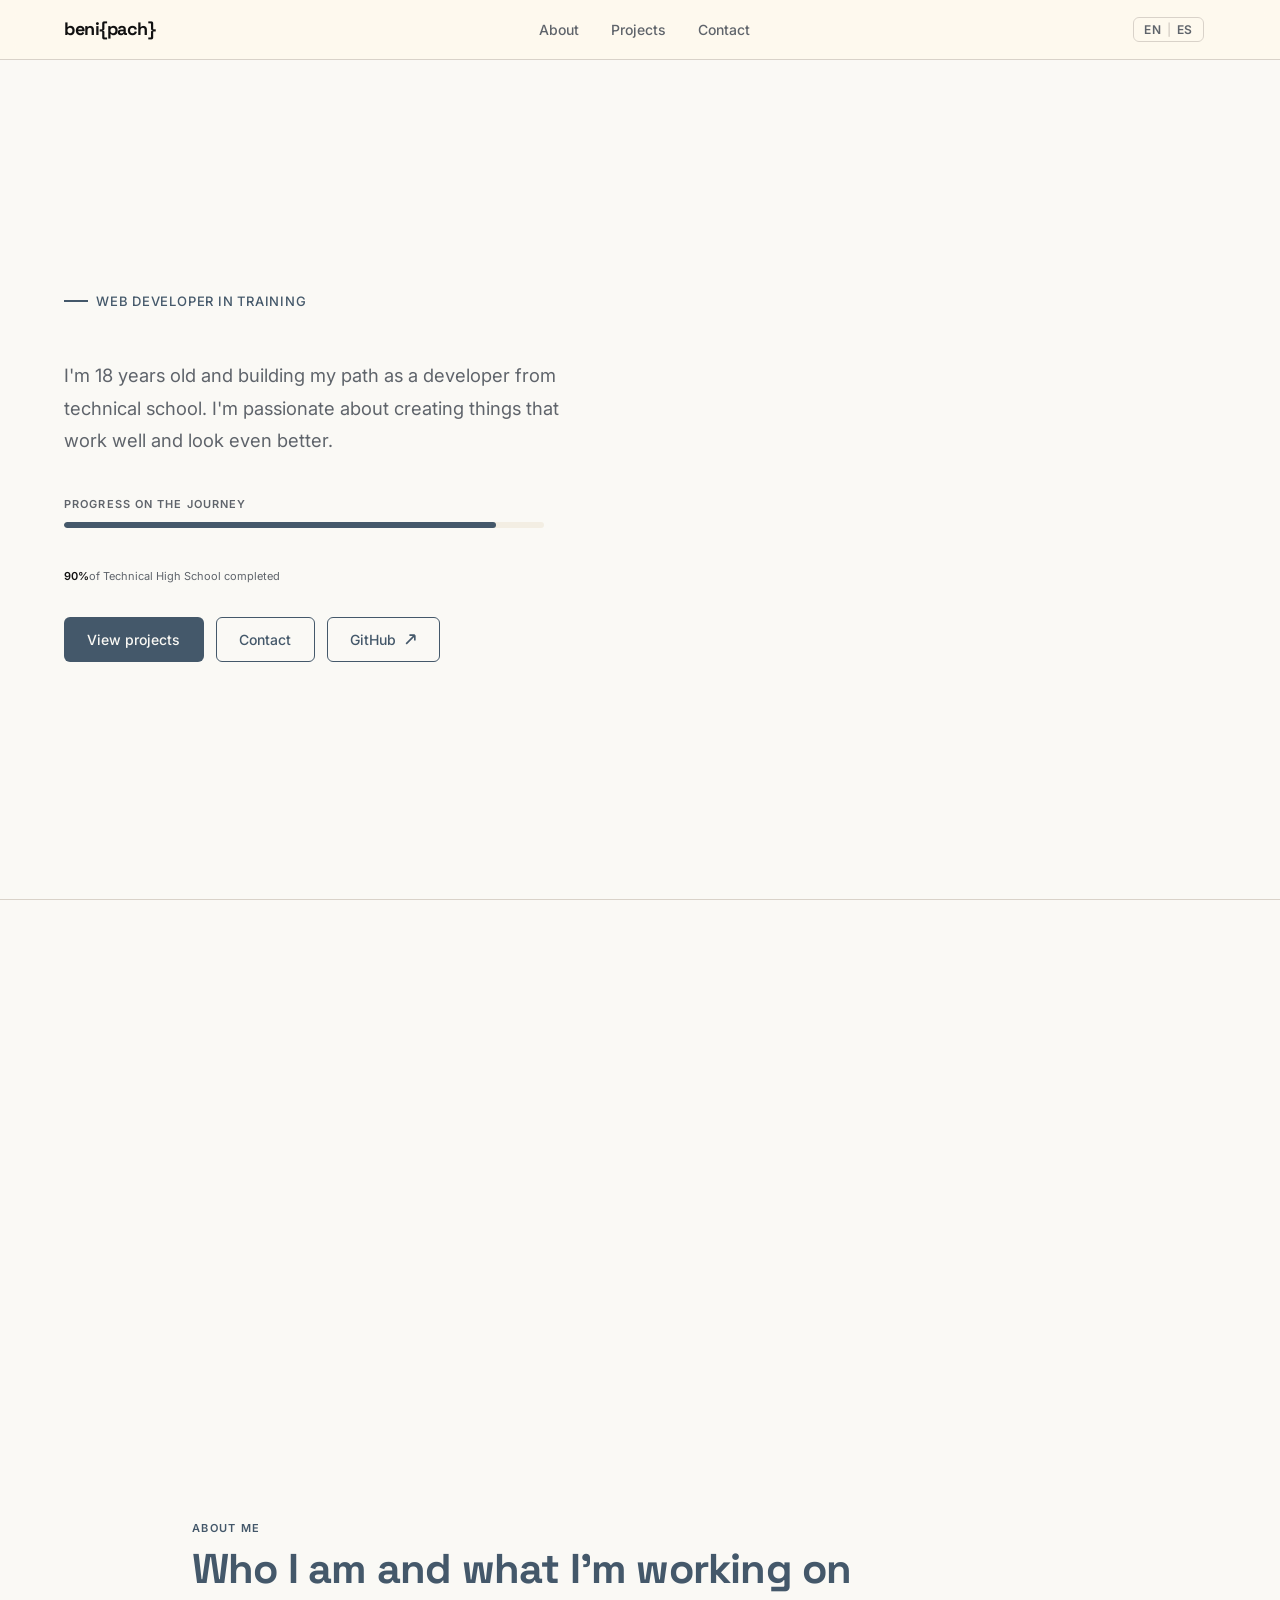
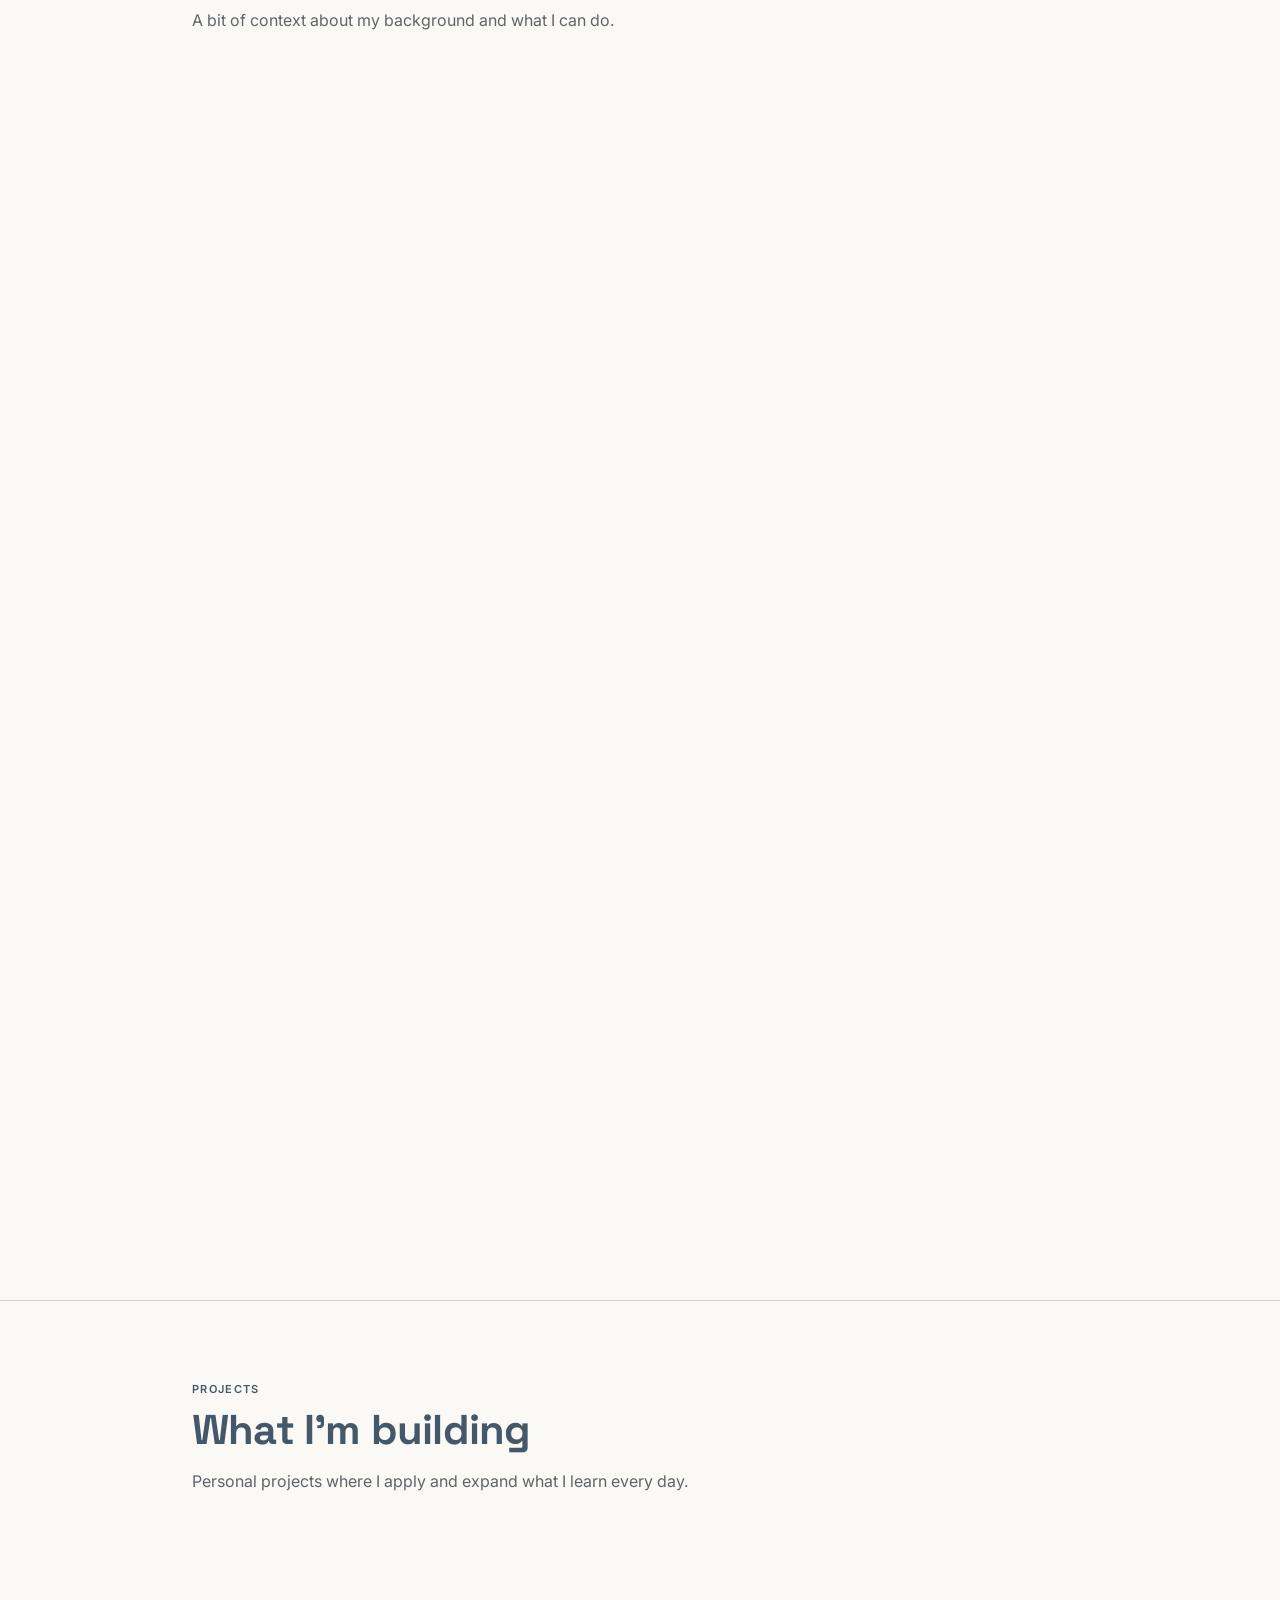
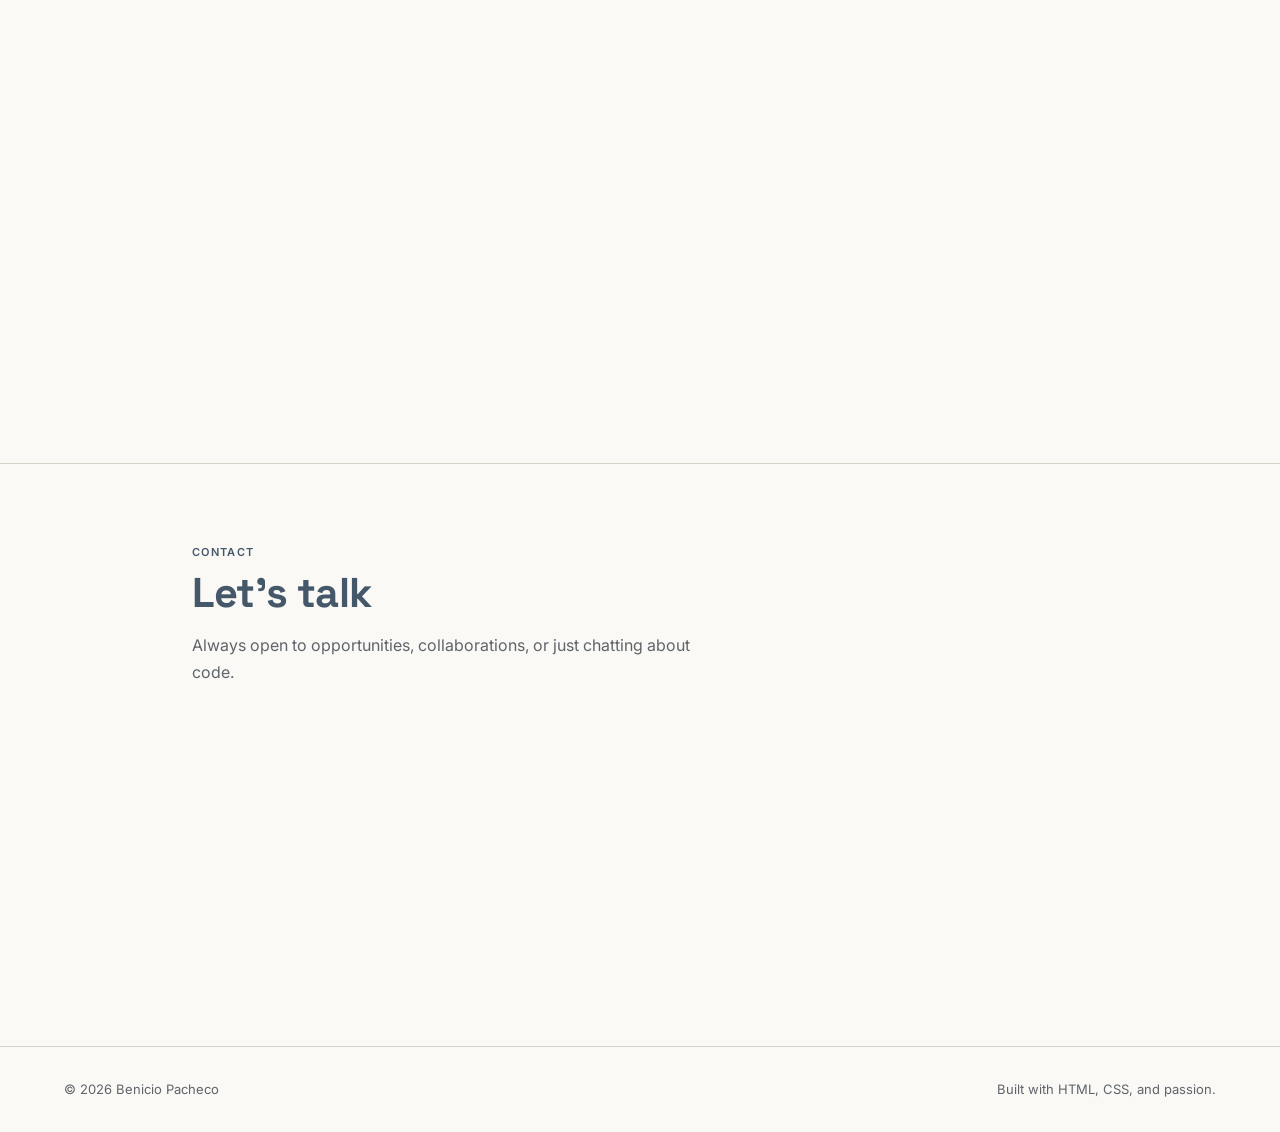
==== pages/en/index.html @ 54b78ed9 "feat: add lang switcher and fix asset paths for en/es structure" ====
<!DOCTYPE html>
<html lang="en">
<head>
  <meta charset="UTF-8" />
  <meta name="viewport" content="width=device-width, initial-scale=1.0" />
  <title>Benicio Pacheco - Dev</title>
  <link rel="icon" href="../../img/icon.webp" type="image/webp">
  <link rel="stylesheet" href="../../css/styles.css">
  <script src="../../js/main.js" defer></script>
  <link rel="preconnect" href="https://fonts.googleapis.com" />
  <link rel="preconnect" href="https://fonts.gstatic.com" crossorigin />
  <link href="https://fonts.googleapis.com/css2?family=Inter:wght@400;500;600&family=Space+Grotesk:wght@400;500;700&display=swap" rel="stylesheet" />
</head>
<body>

  <!-- NAV -->
  <nav>
    <a href="#" class="nav-logo">beni{pach}</a>
    <ul>
      <li><a href="#about">About</a></li>
      <li><a href="#projects">Projects</a></li>
      <li><a href="#contact">Contact</a></li>
    </ul>
    <button class="lang-switcher" id="lang-switcher" aria-label="Switch language">
      <span class="lang-opt" data-lang="en">EN</span>
      <span class="lang-divider">|</span>
      <span class="lang-opt" data-lang="es">ES</span>
    </button>
    <button class="nav-hamburger" id="nav-hamburger" aria-label="Open menu">
      <span></span><span></span><span></span>
    </button>
  </nav>

  <div class="nav-mobile-menu" id="nav-mobile-menu">
    <a href="#about">About</a>
    <a href="#projects">Projects</a>
    <a href="#contact">Contact</a>
  </div>

  <!-- HERO -->
  <div class="hero-scroll-container">
  <section class="hero">
    <div class="hero-inner">
      <div class="hero-eyebrow">Web developer in training</div>
      <h1></h1>
      <p class="hero-desc">
        I'm 18 years old and building my path as a developer from technical school.
        I'm passionate about creating things that work well and look even better.
      </p>

      <div class="race-bar-label">Progress on the journey</div>
      <div class="race-bar-container">
        <div class="race-bar-fill"></div>
      </div>
      <div class="race-bar-pct"><span>90%</span>of Technical High School completed</div>

      <div class="hero-ctas" style="margin-top: 2rem;">
        <a href="#projects" class="btn btn-primary">View projects</a>
        <a href="#contact" class="btn btn-secondary">Contact</a>
        <a href="https://github.com/benipach" target="_blank" rel="noopener" class="btn btn-secondary">
          GitHub
          <svg class="icon-ext" viewBox="0 0 12 12" fill="none" stroke="currentColor" stroke-width="1.5" xmlns="http://www.w3.org/2000/svg"><path d="M2 10L10 2M10 2H5M10 2v5"/></svg>
        </a>
      </div>
    </div>
  </section>
  </div>

  <!-- ABOUT -->
  <section id="about">
    <div class="section-label">About me</div>
    <h2 class="section-title">Who I am and what I'm working on</h2>
    <p class="section-sub">A bit of context about my background and what I can do.</p>

    <div class="about-grid">
      <div class="about-text reveal">
        <p>
          I’m Benicio Pacheco, 18 years old, based in Buenos Aires, Argentina. I’m studying at a technical school
          where I specialize in web development. Since I started learning to code I’ve been hooked — there’s something
          really satisfying about writing code and seeing something work in the browser.
        </p>
        <p>
          I combine my formal schoolwork with personal projects where I put everything I learn into practice.
          My most ambitious project so far is a Formula 1 hub I built from scratch. I’m actively looking for
          my first professional opportunity — internship, junior role, or collaboration — where I can keep growing
          and contribute from day one.
        </p>
        <p>
          I’m a fast learner, I adapt quickly to new environments and tools, and I communicate clearly.
          I enjoy working in a team as much as working independently, and I always aim for code that is
          clean, readable, and well-structured.
        </p>

        <div class="timeline">

          <!-- Education -->
          <div class="timeline-item">
            <div class="timeline-logo">
              <img src="../../img/logos/et35-logo.webp" alt="ET 35">
            </div>
            <div class="timeline-content">
              <h3>Technical School N° 35 “Ingeniero Eduardo Latzina”</h3>
              <h4>Degree: Computer Technician</h4>
              <span class="timeline-date">2021 – present · Buenos Aires, Argentina</span>
              <p class="timeline-desc">Technical education in computing, covering web development (HTML, CSS, JavaScript), OOP (C/Java), PC and server assembly and maintenance, operating system installation, and SQL databases.</p>
            </div>
          </div>

          <!-- Professional practice -->
          <div class="timeline-item">
            <div class="timeline-logo">
              <svg width="22" height="22" viewBox="0 0 24 24" fill="none" stroke="currentColor" stroke-width="1.5" stroke-linecap="round" stroke-linejoin="round" style="color: var(--gray-600)"><rect x="2" y="7" width="20" height="14" rx="2"/><path d="M16 7V5a2 2 0 0 0-2-2h-4a2 2 0 0 0-2 2v2"/></svg>
            </div>
            <div class="timeline-content">
              <h3>Professional Practice — Technical School N° 35</h3>
              <h4>Hardware Technician (School Program)</h4>
              <span class="timeline-date">2023 – 2026 · Buenos Aires, Argentina</span>
              <p class="timeline-desc">Hands-on practice through the school’s professionalizing program: PC and server assembly and maintenance, installation and configuration of operating systems for both desktops and servers.</p>
            </div>
          </div>

        </div>
      </div>

      <div class="skills-grid reveal">
      
        <div class="skill-category">
          <div class="skill-category-label">Programming Languages</div>
          <div class="skill-tags">
            <span class="tag">Java</span>
            <span class="tag">JavaScript</span>
            <span class="tag">Python</span>
            <span class="tag">C#</span>
            <span class="tag">SQL</span>
            <span class="tag">HTML</span>
            <span class="tag">CSS</span>
          </div>
        </div>
      
        <div class="skill-category">
          <div class="skill-category-label">Databases</div>
          <div class="skill-tags">
            <span class="tag">PostgreSQL</span>
            <span class="tag">MySQL</span>
            <span class="tag">SQL Server</span>
          </div>
        </div>
      
        <div class="skill-category">
          <div class="skill-category-label">Tools & Version Control</div>
          <div class="skill-tags">
            <span class="tag">Git</span>
            <span class="tag">GitHub</span>
            <span class="tag">GitLab</span>
            <span class="tag">Postman</span>
            <span class="tag">npm</span>
            <span class="tag">GitHub Pages</span>
          </div>
        </div>
      
        <div class="skill-category">
          <div class="skill-category-label">IDEs & Editors</div>
          <div class="skill-tags">
            <span class="tag">Visual Studio Code</span>
            <span class="tag">Eclipse</span>
          </div>
        </div>

        <div class="skill-category">
          <div class="skill-category-label">Spoken Languages</div>
          <div class="skill-tags">
            <span class="tag highlight">Spanish — Native</span>
            <span class="tag highlight">English — C1</span>
          </div>
        </div>
      
        <div class="skill-category">
          <div class="skill-category-label">Soft Skills</div>
          <div class="skill-tags">
            <span class="tag">Critical thinking</span>
            <span class="tag">Communication</span>
            <span class="tag">Teamwork</span>
            <span class="tag">Adaptability</span>
            <span class="tag">Fast learner</span>
            <span class="tag">Attention to detail</span>
          </div>
        </div>
      
        <div class="skill-category">
          <div class="skill-category-label">Currently Learning</div>
          <div class="skill-tags">
            <span class="tag">React</span>
            <span class="tag">Node.js</span>
            <span class="tag">REST APIs</span>
          </div>
        </div>
      
      </div>
    </div>
  </section>

  <!-- PROJECTS -->
  <section id="projects">
    <div class="section-label">Projects</div>
    <h2 class="section-title">What I'm building</h2>
    <p class="section-sub">Personal projects where I apply and expand what I learn every day.</p>

    <div class="projects-grid">

      <!-- F1 Hub — in progress -->
      <div class="project-card reveal">
        <div class="project-thumb featured-bg">
          <img src="../../img/projects/f1hub-bg.webp" class="project-bg">
          <img src="../../img/projects/f1hub-logo.webp" class="project-logo">
          <div class="project-stripe"></div>
        </div>
        <div class="project-body">
          <span class="project-badge">In progress</span>
          <span class="project-date">Apr 2026 – present</span>
          <h3 class="project-title">Formula 1 Hub</h3>
          <p class="project-desc">Dynamic Formula 1 website with an interactive race calendar, standings table, real-time tracking and a design inspired by the official F1 aesthetic.</p>
          <div class="project-tech">
            <span class="tech-pill">HTML</span>
            <span class="tech-pill">CSS</span>
            <span class="tech-pill">JavaScript</span>
            <span class="tech-pill">REST API</span>
            <span class="tech-pill">GitHub Pages</span>
          </div>
          <div class="project-links">
            <a href="https://benipach.github.io/f1-hub-project" target="_blank" rel="noopener" class="project-link primary">
              View site
              <svg class="icon-ext" viewBox="0 0 12 12" fill="none" stroke="currentColor" stroke-width="1.5" xmlns="http://www.w3.org/2000/svg"><path d="M2 10L10 2M10 2H5M10 2v5"/></svg>
            </a>
            <a href="https://github.com/benipach/f1-hub-project" class="project-link secondary">Repository</a>
          </div>
        </div>
      </div>

      <!-- EcoLuz — in progress -->
      <div class="project-card reveal">
        <div class="project-thumb featured-bg">
          <img src="../../img/projects/ecoluz-bg.webp" class="project-bg">
          <img src="../../img/projects/ecoluz-logo.webp" class="project-logo">
          <div class="project-stripe"></div>
        </div>
        <div class="project-body">
          <span class="project-badge">Temporarily paused</span>
          <span class="project-date">Nov 2025 – Dec 2025</span>
          <h3 class="project-title">EcoLuz</h3>
          <p class="project-desc">Sustainable solar lighting e-commerce site with product catalog, information pages and contact form.</p>
          <div class="project-tech">
            <span class="tech-pill">HTML</span>
            <span class="tech-pill">CSS</span>
            <span class="tech-pill">GitHub Pages</span>
          </div>
          <div class="project-links">
            <a href="https://benipach.github.io/Ecoluz" target="_blank" rel="noopener" class="project-link primary">
              View site
              <svg class="icon-ext" viewBox="0 0 12 12" fill="none" stroke="currentColor" stroke-width="1.5" xmlns="http://www.w3.org/2000/svg"><path d="M2 10L10 2M10 2H5M10 2v5"/></svg>
            </a>
            <a href="https://github.com/benipach/Ecoluz" class="project-link secondary">Repository</a>
          </div>
        </div>
      </div>

    </div>
  </section>

  <!-- CONTACT -->
  <section id="contact">
    <div class="section-label">Contact</div>
    <h2 class="section-title">Let's talk</h2>
    <p class="section-sub">Always open to opportunities, collaborations, or just chatting about code.</p>

    <div class="contact-inner reveal">
      <div class="contact-links">
        <a href="https://github.com/benipach" target="_blank" rel="noopener" class="contact-item">
          <div class="contact-item-left">
            <div class="contact-icon">
              <img src="../../img/logos/github-logo.webp" alt="GitHub">
            </div>
            <div>
              <div class="contact-item-label">GitHub</div>
              <div class="contact-item-value">github.com/benipach</div>
            </div>
          </div>
          <svg class="contact-arrow" width="16" height="16" viewBox="0 0 24 24" fill="none" stroke="currentColor" stroke-width="2" stroke-linecap="round" stroke-linejoin="round"><path d="M9 18l6-6-6-6"/></svg>
        </a>

        <a href="https://linkedin.com/in/benicio-pacheco" target="_blank" rel="noopener" class="contact-item">
          <div class="contact-item-left">
            <div class="contact-icon">
              <img src="../../img/logos/linkedin-logo.webp" alt="LinkedIn">
            </div>
            <div>
              <div class="contact-item-label">LinkedIn</div>
              <div class="contact-item-value">linkedin.com/in/benicio-pacheco</div>
            </div>
          </div>
          <svg class="contact-arrow" width="16" height="16" viewBox="0 0 24 24" fill="none" stroke="currentColor" stroke-width="2" stroke-linecap="round" stroke-linejoin="round"><path d="M9 18l6-6-6-6"/></svg>
        </a>

        <a href="mailto:pacheco.benicio@gmail.com" class="contact-item">
          <div class="contact-item-left">
            <div class="contact-icon">
              <img src="../../img/logos/email-logo.webp" alt="Email">
            </div>
            <div>
              <div class="contact-item-label">Email</div>
              <div class="contact-item-value">pacheco.benicio@gmail.com</div>
            </div>
          </div>
          <svg class="contact-arrow" width="16" height="16" viewBox="0 0 24 24" fill="none" stroke="currentColor" stroke-width="2" stroke-linecap="round" stroke-linejoin="round"><path d="M9 18l6-6-6-6"/></svg>
        </a>
      </div>
    </div>
  </section>

  <!-- FOOTER -->
  <footer>
    <span>© 2026 Benicio Pacheco</span>
    <span>Built with HTML, CSS, and passion.</span>
  </footer>

</body>
</html>
---- css/styles.css ----
*, *::before, *::after { box-sizing: border-box; margin: 0; padding: 0; }

:root {
    --red: #44586A;       
    --red-dark: #2e3d4a;  
    --red-light: #dce4ea;
    --black: #111111;
    --gray-900: #23272A;  
    --gray-600: #5F646B;  
    --gray-300: #D9D2C9;  
    --gray-100: #f3eee3;  
    --white: #faf9f5;     

    --font-display: 'Space Grotesk', sans-serif;
    --font-body: 'Inter', sans-serif;

    --scrollbar-color: var(--gray-300);
    --scrollbar-hover: var(--gray-600);
}

::selection {
    background-color: var(--red);
    color: var(--gray-100);
}

html {
    scrollbar-width: thin;
    scrollbar-color: var(--scrollbar-color) transparent;
}

::-webkit-scrollbar {
    width: 6px;
}

::-webkit-scrollbar-track {
    background: transparent;
}

::-webkit-scrollbar-thumb {
    background: var(--scrollbar-color);
    border-radius: 3px;
    transition: background 0.2s ease;
}

::-webkit-scrollbar-thumb:hover {
    background: var(--scrollbar-hover);
}

html { scroll-behavior: smooth; }

body {
    font-family: var(--font-body);
    background: var(--white);
    color: var(--black);
    font-size: 16px;
    line-height: 1.6;
    -webkit-font-smoothing: antialiased;
}

/* NAV */
nav {
    position: fixed;
    top: 0; left: 0; right: 0;
    z-index: 100;
    background: rgba(255,249,237,0.8);
    backdrop-filter: blur(10px);
    border-bottom: 1px solid var(--gray-300);
    padding: 0 clamp(1.5rem, 5vw, 4rem);
    height: 60px;
    display: flex;
    align-items: center;
    justify-content: space-between;
}

.nav-logo {
    font-family: var(--font-display);
    font-weight: 700;
    font-size: 18px;
    color: var(--black);
    text-decoration: none;
    letter-spacing: -0.5px;
}

.nav-logo span { color: var(--red); }

nav ul {
    list-style: none;
    display: flex;
    gap: 2rem;
}

nav ul a {
    font-size: 14px;
    font-weight: 500;
    color: var(--gray-600);
    text-decoration: none;
    transition: color 0.2s;
}

nav ul a:hover { color: var(--black); }

/* LANG SWITCHER */
.lang-switcher {
  display: flex;
  align-items: center;
  gap: 5px;
  background: none;
  border: 1px solid var(--gray-300);
  border-radius: 6px;
  padding: 4px 10px;
  cursor: pointer;
  font-family: var(--font-body);
  font-size: 12px;
  font-weight: 600;
  letter-spacing: 0.06em;
  color: var(--gray-600);
  transition: border-color 0.2s, background 0.2s;
  margin-right: 0.75rem;
}

.lang-switcher:hover {
  border-color: var(--red);
  background: var(--red-light);
}

.lang-opt { transition: color 0.2s; }
.lang-opt.active { color: var(--red); }
.lang-divider { color: var(--gray-300); user-select: none; }

/* HERO */
.hero-scroll-container {
    height: 160vh;
    position: relative;
}

.hero {
    position: sticky;
    top: 0;
    height: 100vh;
    padding: 8rem clamp(1.5rem, 5vw, 4rem) 5rem;
    display: flex;
    align-items: center;
    border-bottom: 1px solid var(--gray-300);
    overflow: hidden;
}

.hero-inner {
    will-change: transform, opacity;
}

.hero-inner {
    max-width: 800px;
}

.hero-eyebrow {
    display: inline-flex;
    align-items: center;
    gap: 8px;
    font-size: 13px;
    font-weight: 500;
    color: var(--red);
    letter-spacing: 0.06em;
    text-transform: uppercase;
    margin-bottom: 1.5rem;
}

.hero-eyebrow::before {
    content: '';
    display: block;
    width: 24px;
    height: 2px;
    background: var(--red);
}

h1 {
    font-family: var(--font-display);
    font-size: clamp(2.8rem, 7vw, 5.5rem);
    font-weight: 700;
    line-height: 1.05;
    letter-spacing: -2px;
    color: var(--red);
    margin-bottom: 1.5rem;
}

.hero-desc {
    font-size: clamp(1rem, 2vw, 1.15rem);
    color: var(--gray-600);
    max-width: 540px;
    line-height: 1.75;
    margin-bottom: 2.5rem;
}

/* Race-style loading bar — signature element */
.race-bar-label {
    font-size: 11px;
    font-weight: 600;
    text-transform: uppercase;
    letter-spacing: 0.1em;
    color: var(--gray-600);
    margin-bottom: 8px;
}

.race-bar-container {
    width: 100%;
    max-width: 480px;
    height: 6px;
    background: var(--gray-100);
    border-radius: 3px;
    overflow: hidden;
    margin-bottom: 2.5rem;
}

.race-bar-fill {
    height: 100%;
    width: 0%;
    background: var(--red);
    border-radius: 3px;
    animation: raceLoad 1.8s cubic-bezier(0.4, 0, 0.2, 1) 0.3s forwards;
}

@keyframes raceLoad {
    0% { width: 0%; }
    100% { width: 90%; }
}

.race-bar-pct {
    font-size: 11px;
    color: var(--gray-600);
    margin-top: 6px;
}

.race-bar-pct span { color: var(--black); font-weight: 600; }

.hero-ctas {
    display: flex;
    flex-wrap: wrap;
    gap: 12px;
}

.btn {
    display: inline-flex;
    align-items: center;
    gap: 8px;
    padding: 0.65rem 1.4rem;
    border-radius: 6px;
    font-size: 14px;
    font-weight: 500;
    text-decoration: none;
    transition: all 0.18s;
    cursor: pointer;
    border: 1.5px solid transparent;
}

.btn-primary {
    background: var(--red);
    color: var(--white);
}

.btn-primary:hover {
    background: var(--red-dark);
    transform: translateY(-2px);
}

.btn-secondary {
    background: transparent;
    color: var(--red);
    border-color: var(--red);
}

.btn-secondary:hover {
    border-color: var(--red-dark);
    transform: translateY(-2px);
}

/* SECTION COMMON */
section {
    padding: 5rem 15%;
    border-bottom: 1px solid var(--gray-300);
}

.section-label {
    font-size: 11px;
    font-weight: 600;
    text-transform: uppercase;
    letter-spacing: 0.12em;
    color: var(--red);
    margin-bottom: 0.5rem;
}

.section-title {
    font-family: var(--font-display);
    font-size: clamp(1.6rem, 4vw, 2.6rem);
    font-weight: 700;
    letter-spacing: -0.8px;
    color: var(--red);
    margin-bottom: 1rem;
    line-height: 1.1;
}

.section-sub {
    font-size: 1rem;
    color: var(--gray-600);
    max-width: 520px;
    line-height: 1.7;
    margin-bottom: 3rem;
}

/* ABOUT */
#about .about-grid {
    display: grid;
    grid-template-columns: 1fr 1fr;
    gap: 2rem;
    align-items: start;
}

@media (max-width: 680px) {
    #about .about-grid { grid-template-columns: 1fr; }
}

.about-text p {
    color: var(--gray-600);
    line-height: 1.8;
    margin-bottom: 1rem;
    font-size: 1rem;
}

.about-text p:last-child { margin-bottom: 0; }

.skills-grid {
    display: flex;
    flex-direction: column;
    gap: 1rem;
}

.skill-category {
    background: var(--gray-100);
    border-radius: 10px;
    padding: 1rem 1.25rem;
}

.skill-category-label {
    font-size: 11px;
    font-weight: 600;
    text-transform: uppercase;
    letter-spacing: 0.08em;
    color: var(--gray-600);
    margin-bottom: 10px;
}

.skill-tags {
    display: flex;
    flex-wrap: wrap;
    gap: 6px;
}

.tag {
    display: inline-block;
    padding: 4px 10px;
    background: var(--white);
    border: 1px solid var(--gray-300);
    border-radius: 4px;
    font-size: 13px;
    font-weight: 500;
    color: var(--black);
}

.tag.highlight {
    background: var(--red-light);
    border-color: #b5c8d4;
    color: var(--red-dark);
}

/* EDUCATION */
/* TIMELINE — add items without touching the CSS */
.timeline {
    margin-top: 2.5rem;
}

.timeline-item {
    position: relative;
    display: flex;
    align-items: flex-start;
    gap: 1.25rem;
    padding-bottom: 2.5rem;
}

/* vertical line between items — hidden on last one */
.timeline-item:not(:last-child)::after {
    content: '';
    position: absolute;
    left: 20px;
    top: 48px;
    bottom: 0;
    width: 1px;
    background: linear-gradient(to bottom, var(--gray-300), transparent);
}

.timeline-logo {
    width: 42px;
    height: 42px;
    border-radius: 10px;
    overflow: hidden;
    background: var(--white);
    border: 1px solid var(--gray-300);
    box-shadow: 0 1px 4px rgba(0,0,0,0.07);
    flex-shrink: 0;
    display: flex;
    align-items: center;
    justify-content: center;
}

.timeline-logo img {
    width: 100%;
    height: 100%;
    object-fit: cover;
}

.timeline-content {
    padding-top: 4px;
    flex: 1;
}

.timeline-content h3 {
    font-family: var(--font-display);
    font-weight: 700;
    font-size: 15px;
    color: var(--black);
    margin-bottom: 3px;
    line-height: 1.3;
}

.timeline-content h4 {
    font-family: var(--font-body);
    font-weight: 500;
    font-size: 13.5px;
    color: var(--red);
    margin-bottom: 4px;
    line-height: 1.4;
}

.timeline-date {
    font-size: 12px;
    color: var(--gray-600);
    margin-bottom: 10px;
    display: inline-flex;
    align-items: center;
    gap: 5px;
    background: var(--gray-100);
    border-radius: 4px;
    padding: 2px 8px;
}

.timeline-desc {
    font-size: 13.5px;
    color: var(--gray-600);
    line-height: 1.7;
    margin-top: 4px;
    padding: 10px 12px;
    background: var(--gray-100);
    border-radius: 8px;
    border-left: 3px solid var(--red-light);
}

/* PROJECTS */
#projects .projects-grid {
    display: grid;
    grid-template-columns: repeat(2, 1fr);
    gap: 1.25rem;
}

.project-card {
    border: 1px solid var(--gray-300);
    border-radius: 12px;
    overflow: hidden;
    background: var(--white);
    box-shadow: 0 8px 28px rgba(0,0,0,0.13);
    display: flex;
    flex-direction: column;
    height: 440px;
    transition: all 0.4s ease;
}

/* thumb on top, body below with flex animation */
.project-card .project-thumb {
    flex: 1 1 50%;
    height: 0;
    min-height: unset;
    transition: flex 0.5s cubic-bezier(0.25, 0.46, 0.45, 1);
}

.project-card:hover .project-thumb {
    flex: 1 1 35%;
}

.project-card .project-body {
    flex: 1 1 50%;
    overflow: hidden;
    transition: flex 0.5s cubic-bezier(0.25, 0.46, 0.45, 0.94);
}

.project-card:hover .project-body {
    flex: 1 1 65%;
}

/* hidden buttons, shown on hover */
.project-card .project-links {
    opacity: 0;
    transform: translateY(6px);
    transition: opacity 0.3s ease 0.05s, transform 0.3s ease 0.05s;
    pointer-events: none;
}

.project-card:hover .project-links {
    opacity: 1;
    transform: translateY(0);
    pointer-events: auto;
}

/* ── Featured thumb: background image + parallax blur (reusable) ── */
.project-thumb {
    background: var(--gray-100);
    display: flex;
    align-items: center;
    justify-content: center;
    font-size: 3rem;
    position: relative;
    overflow: hidden;
}

.project-thumb.featured-bg {
    background: #111;
}

/* background image with parallax/blur effect */
.project-thumb.featured-bg .project-bg {
    position: absolute;
    inset: -15% -5%;
    width: calc(100% + 10%);
    height: calc(100% + 30%);
    object-fit: cover;
    opacity: 0.55;
    transform: scale(1.08) translateY(0px);
    transition: transform 0.7s cubic-bezier(0.22, 1, 0.36, 1),
                filter 0.5s ease,
                opacity 0.5s ease;
    will-change: transform, filter;
}

.project-card:hover .project-thumb.featured-bg .project-bg {
    transform: scale(1.18) translateY(-6%);
    filter: blur(5px) brightness(0.75);
    opacity: 0.7;
}

/* logo image */
.project-logo {
    position: relative;
    z-index: 1;
    width: 60%;
    max-width: 180px;
    object-fit: contain;
    transition: transform 0.5s cubic-bezier(0.22, 1, 0.36, 1),
                filter 0.4s ease;
}

.project-card:hover .project-logo {
    transform: scale(1.06);
}

.project-stripe {
    position: absolute;
    bottom: 0;
    left: 0;
    right: 0;
    height: 4px;
    background: var(--red);
    z-index: 2;
}

.project-thumb.placeholder {
    background: var(--gray-100);
    color: var(--gray-300);
    font-size: 2.5rem;
}

.project-body {
    padding: 1.25rem;
    display: flex;
    flex-direction: column;
    flex: 1;
}

@media (max-width: 600px) {
    .project-card {
    height: auto;
    min-height: 360px;
    }
    .project-card .project-links {
    opacity: 1;
    transform: none;
    pointer-events: auto;
    }
}

.project-badge {
    display: inline-block;
    padding: 2px 8px;
    background: var(--red-light);
    color: var(--red-dark);
    font-size: 11px;
    font-weight: 600;
    text-transform: uppercase;
    letter-spacing: 0.06em;
    border-radius: 4px;
    margin-bottom: 10px;
    width: fit-content;
}

.project-title {
    font-family: var(--font-display);
    font-weight: 700;
    font-size: 1.1rem;
    margin-bottom: 6px;
    color: var(--black);
}

.project-desc {
    font-size: 14px;
    color: var(--gray-600);
    line-height: 1.6;
    margin-bottom: 1.25rem;
    flex: 1;
}

.project-date {
    display: inline-flex;
    align-items: center;
    gap: 5px;
    font-size: 11px;
    color: var(--gray-600);
    margin-bottom: 0.6rem;
}

.project-date::before {
    content: '';
    display: inline-block;
    width: 10px;
    height: 10px;
    background-image: url("data:image/svg+xml,%3Csvg xmlns='http://www.w3.org/2000/svg' viewBox='0 0 24 24' fill='none' stroke='%235F646B' stroke-width='2' stroke-linecap='round' stroke-linejoin='round'%3E%3Crect x='3' y='4' width='18' height='18' rx='2' ry='2'/%3E%3Cline x1='16' y1='2' x2='16' y2='6'/%3E%3Cline x1='8' y1='2' x2='8' y2='6'/%3E%3Cline x1='3' y1='10' x2='21' y2='10'/%3E%3C/svg%3E");
    background-size: contain;
    background-repeat: no-repeat;
    opacity: 0.7;
}

.project-tech {
    display: flex;
    flex-wrap: wrap;
    gap: 4px;
    margin-bottom: 1rem;
}

.tech-pill {
    font-size: 11px;
    font-weight: 500;
    padding: 2px 8px;
    background: var(--gray-100);
    border-radius: 100px;
    color: var(--gray-600);
}

.project-links {
    display: flex;
    gap: 8px;
}

.project-link {
    display: inline-flex;
    align-items: center;
    gap: 8px;
    padding: 0.5rem 1.4rem;
    border-radius: 6px;
    font-size: 14px;
    font-weight: 500;
    text-decoration: none;
    transition: all 0.18s;
    cursor: pointer;
    border: 1.5px solid transparent;
}

.project-link.primary {
    background: var(--red);
    color: var(--white);
}

.project-link.primary:hover {
    background: var(--red-dark);
    transform: translateY(-2px);
}

.project-link.secondary {
    background: transparent;
    color: var(--red);
    border-color: var(--red);
}

.project-link.secondary:hover {
    border-color: var(--red-dark);
    transform: translateY(-2px);
}

/* CONTACT */
.contact-inner {
    max-width: 560px;
}

.contact-links {
    display: flex;
    flex-direction: column;
    gap: 1px;
    border: 1px solid var(--gray-300);
    border-radius: 10px;
    overflow: hidden;
}

.contact-item {
    display: flex;
    align-items: center;
    justify-content: space-between;
    padding: 1rem 1.25rem;
    background: var(--white);
    text-decoration: none;
    color: var(--black);
    transition: background 0.15s;
    border-bottom: 1px solid var(--gray-300);
}

.contact-item:last-child { border-bottom: none; }
.contact-item:hover { background: var(--gray-100); }

.contact-item-left {
    display: flex;
    align-items: center;
    gap: 12px;
}

.contact-icon {
    width: 36px;
    height: 36px;
    border-radius: 8px;
    overflow: hidden;
    flex-shrink: 0;
}

.contact-icon img {
    width: 100%;
    height: 100%;
    object-fit: cover;
}

.contact-item-label {
    font-size: 14px;
    font-weight: 500;
}

.contact-item-value {
    font-size: 13px;
    color: var(--gray-600);
}

.contact-arrow {
    color: var(--gray-300);
    font-size: 18px;
}

/* FOOTER */
footer {
    padding: 2rem clamp(1.5rem, 5vw, 4rem);
    display: flex;
    justify-content: space-between;
    align-items: center;
    font-size: 13px;
    color: var(--gray-600);
    flex-wrap: wrap;
    gap: 8px;
}

footer a {
    color: var(--gray-600);
    text-decoration: none;
}

footer a:hover { color: var(--black); }

/* Small inline SVG icons */
.icon-ext {
    display: inline-block;
    width: 13px;
    height: 13px;
    vertical-align: middle;
}

/* TYPEWRITER CURSOR */
.tw-cursor {
    display: inline-block;
    width: 3px;
    height: 0.82em;
    background: var(--red);
    margin-left: 6px;
    vertical-align: middle;
    border-radius: 1px;
    animation: blink 0.75s step-end infinite;
}

@keyframes blink {
    0%, 100% { opacity: 1; }
    50%       { opacity: 0; }
}

/* SCROLL REVEAL */
.reveal {
    opacity: 0;
    transform: translateY(20px);
    transition: opacity 0.55s ease, transform 0.55s ease;
}

.reveal.visible {
    opacity: 1;
    transform: none;
}

/* HAMBURGER */
.nav-hamburger {
    display: none;
    flex-direction: column;
    justify-content: center;
    gap: 5px;
    width: 36px;
    height: 36px;
    background: none;
    border: none;
    cursor: pointer;
    padding: 4px;
    border-radius: 6px;
    transition: background 0.15s;
}

.nav-hamburger:hover { background: var(--gray-100); }

.nav-hamburger span {
    display: block;
    width: 100%;
    height: 2px;
    background: var(--black);
    border-radius: 2px;
    transition: transform 0.25s ease, opacity 0.2s ease;
    transform-origin: center;
}

.nav-hamburger.open span:nth-child(1) { transform: translateY(7px) rotate(45deg); }
.nav-hamburger.open span:nth-child(2) { opacity: 0; transform: scaleX(0); }
.nav-hamburger.open span:nth-child(3) { transform: translateY(-7px) rotate(-45deg); }

.nav-mobile-menu {
    display: none;
    position: fixed;
    top: 50px;
    left: 0; right: 0;
    background: rgba(255,249,237,0.8);
    backdrop-filter: blur(10px);
    border-bottom: 1px solid var(--gray-300);
    padding: 1rem 5%;
    flex-direction: column;
    gap: 0;
    z-index: 99;
    transform: translateY(-8px);
    opacity: 0;
    transition: transform 0.22s ease, opacity 0.22s ease;
}

.nav-mobile-menu.open {
    transform: translateY(0);
    opacity: 1;
}

.nav-mobile-menu a {
    display: block;
    padding: 0.85rem 0;
    font-size: 15px;
    font-weight: 500;
    color: var(--gray-600);
    text-decoration: none;
    border-bottom: 1px solid var(--gray-300);
    transition: color 0.15s;
}

.nav-mobile-menu a:last-child { border-bottom: none; }
.nav-mobile-menu a:hover { color: var(--black); }

@media (max-width: 500px) {
    nav {
        height: 50px;
        padding: 0 2.5%;
        position: fixed;
    }

    nav ul { display: none; }
    .nav-hamburger { display: flex; }

    .hero {
        padding: 6rem 0 3rem;
    }

    section {
        padding: 3.5rem 0;
        width: 95%;
        margin-inline: auto;
        box-sizing: border-box;
    }

    #about .about-grid {
        grid-template-columns: 1fr;
        gap: 2.5rem;
    }

    .skills-grid {
        display: grid;
        grid-template-columns: 1fr 1fr;
        gap: 0.75rem;
    }

    .skills-grid .skill-category:nth-last-child(-n+2) {
        grid-column: 1 / -1;
    }

    .skill-category {
        padding: 0.85rem 1rem;
    }

    .timeline-content h3 {
        font-size: 13.5px;
        line-height: 1.3;
    }

    .timeline-content h4 {
        line-height: 1.4;
    }

    #projects .projects-grid {
        grid-template-columns: 1fr;
    }

    .project-card {
        height: auto;
        min-height: unset;
    }

    .project-card .project-thumb {
        flex: none;
        height: 180px;
    }

    .project-card .project-body {
        flex: none;
    }

    .project-card .project-links {
        opacity: 1;
        transform: none;
        pointer-events: auto;
    }

    .project-card:hover .project-thumb {
        flex: none;
    }

    .project-card:hover .project-body {
        flex: none;
    }

    footer {
        padding: 1.5rem 2.5%;
    }
}
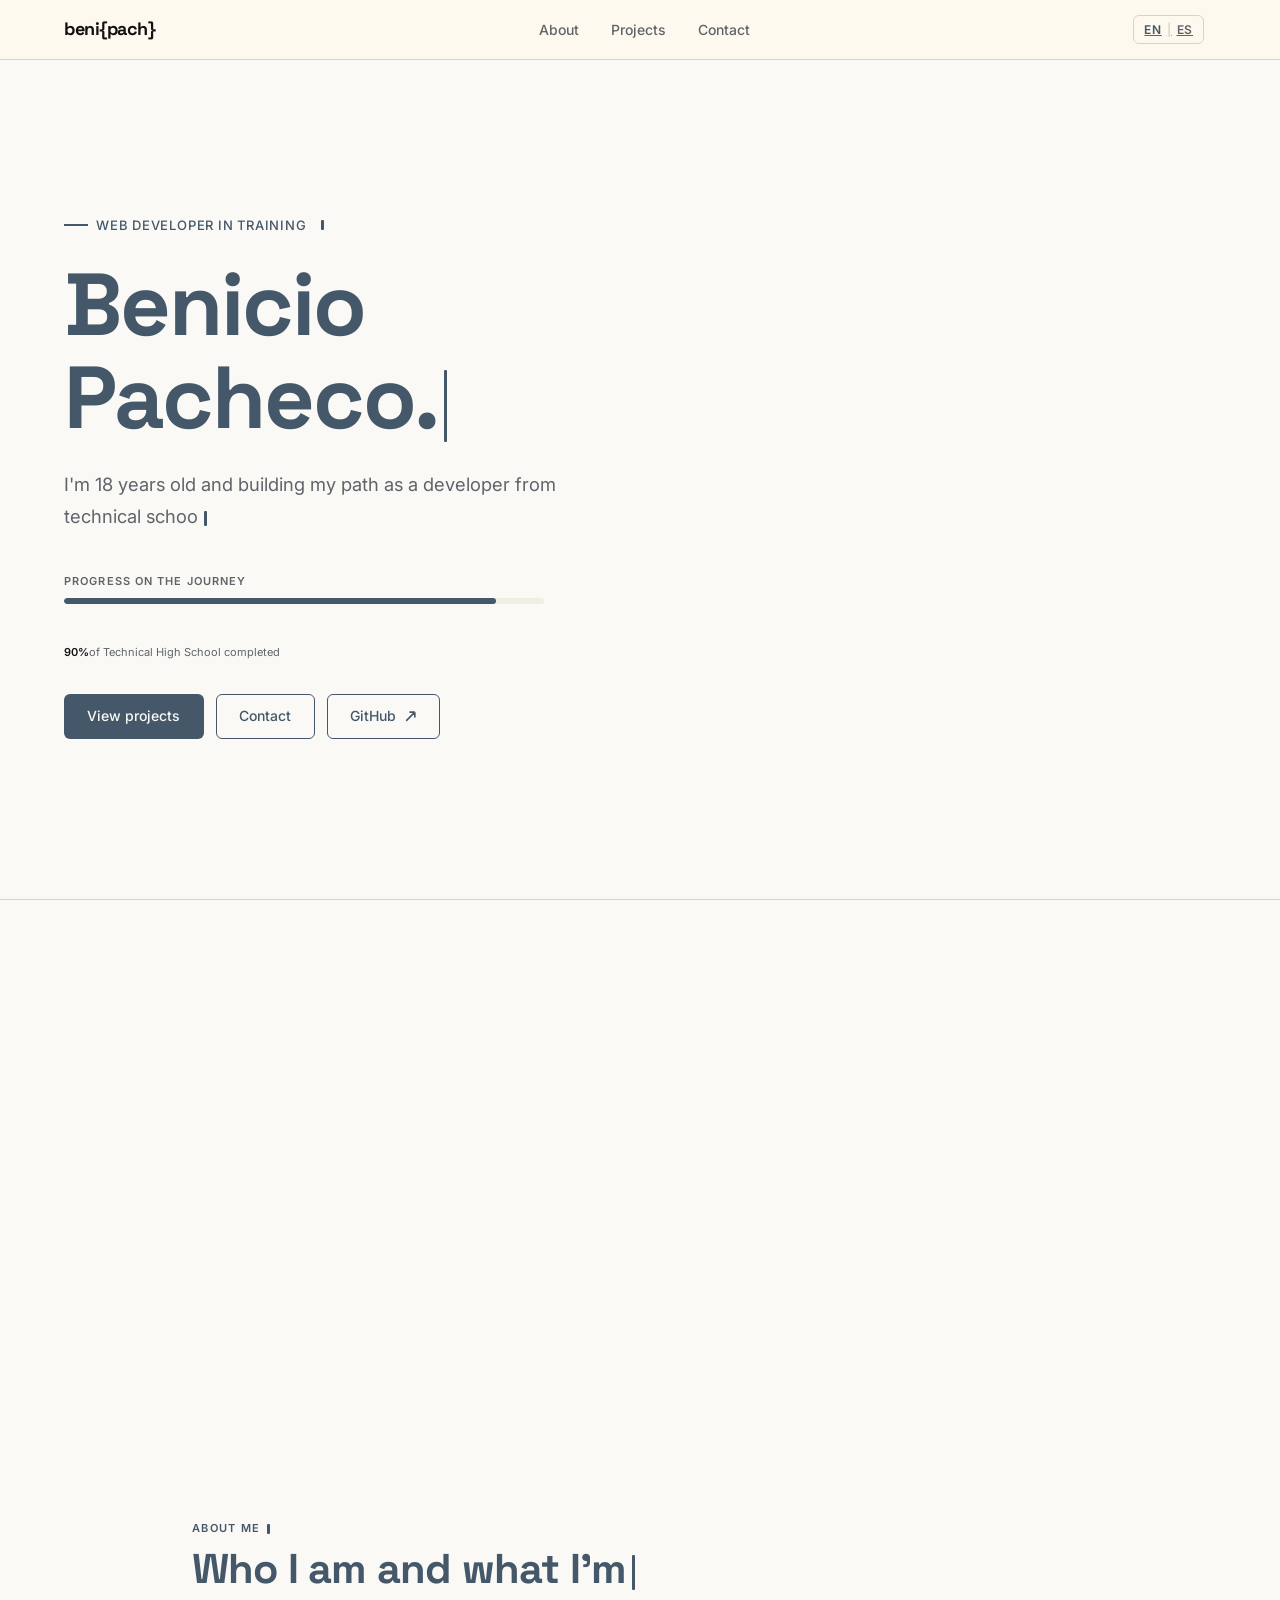
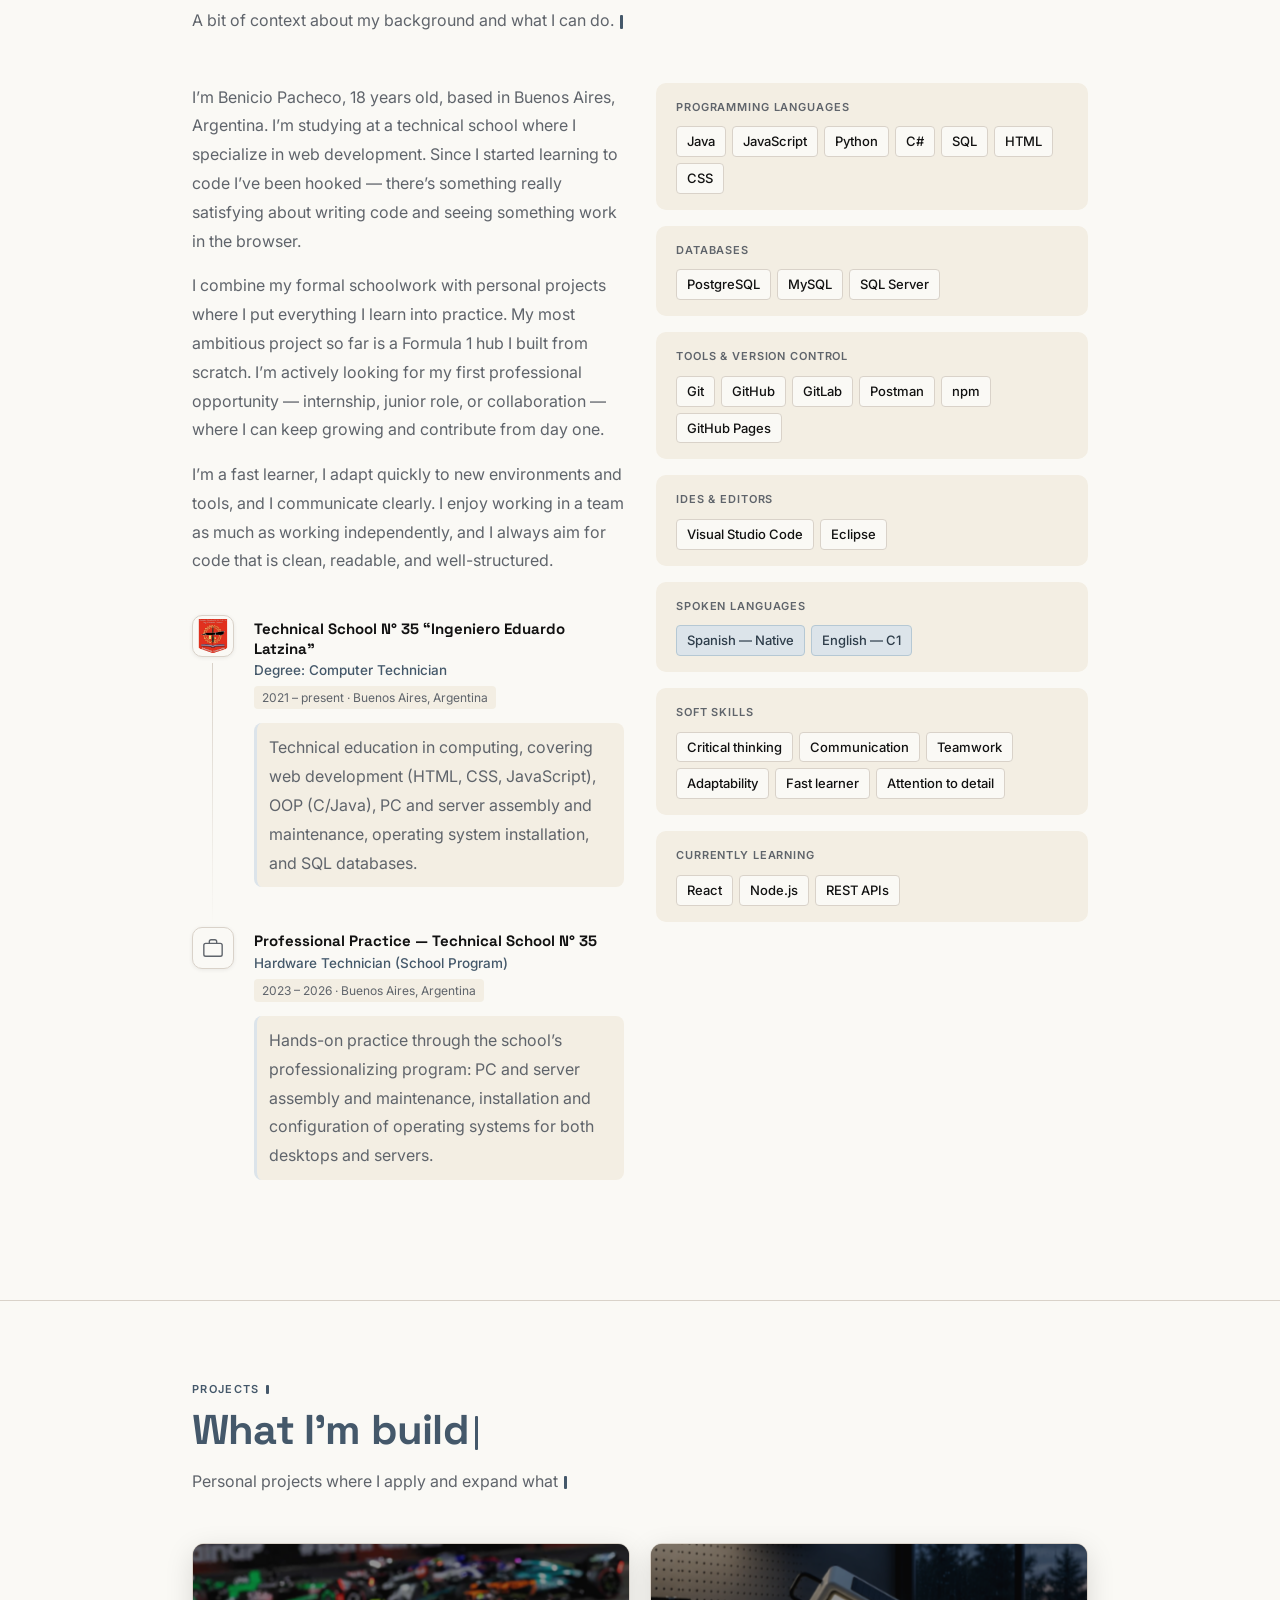
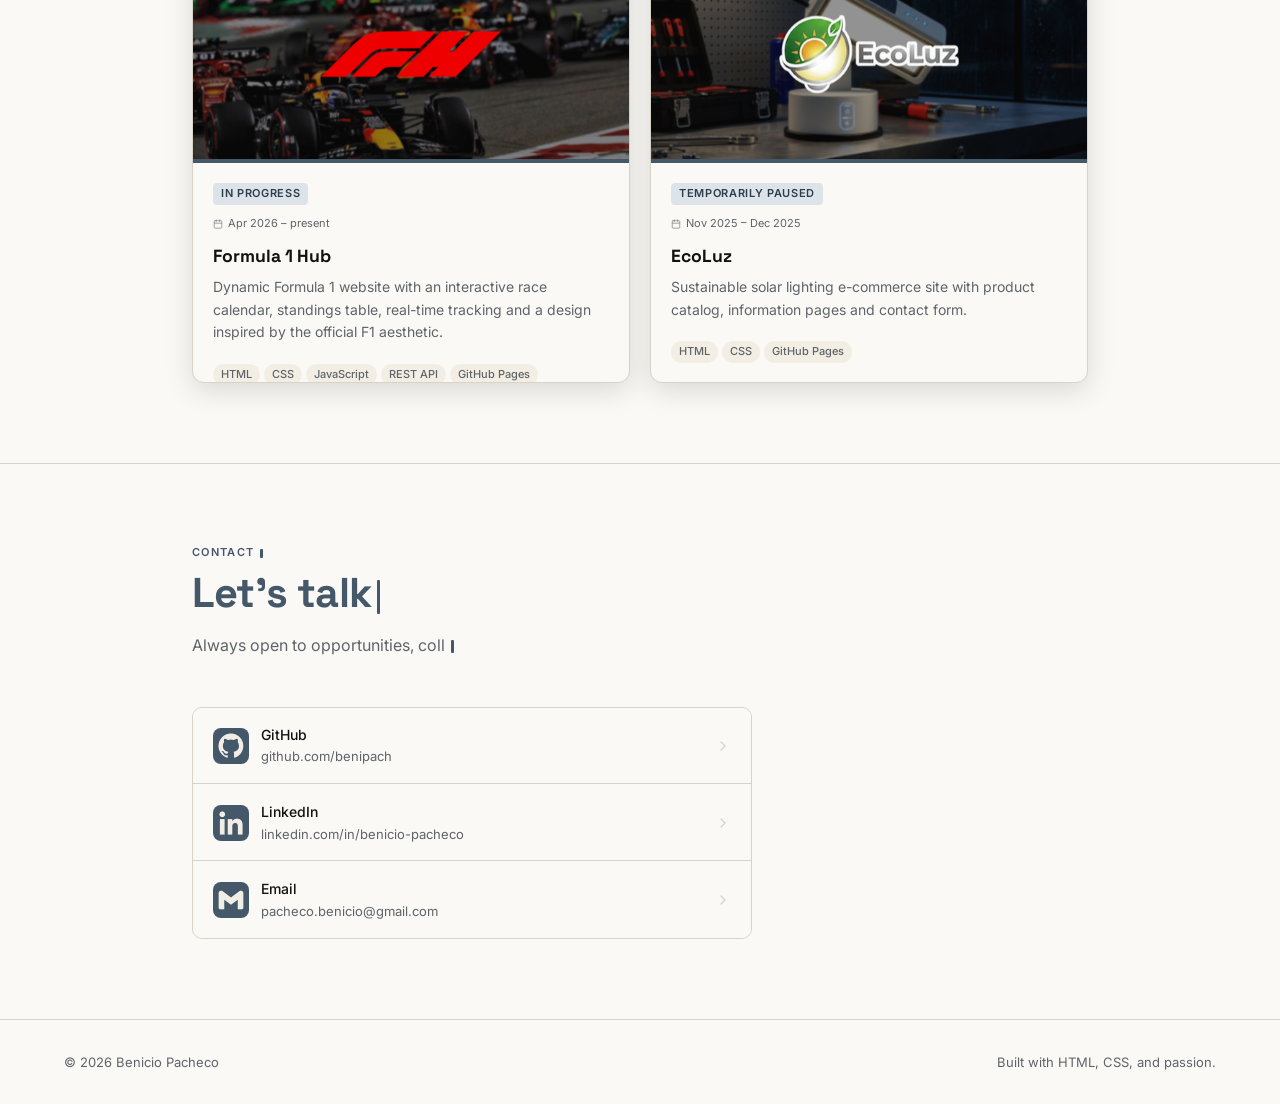
==== commit 0056f02d: "refactor: replace language switcher button with link" ====
--- a/pages/en/index.html
+++ b/pages/en/index.html
@@ -21,11 +21,11 @@
       <li><a href="#projects">Projects</a></li>
       <li><a href="#contact">Contact</a></li>
     </ul>
-    <button class="lang-switcher" id="lang-switcher" aria-label="Switch language">
+    <a href="../es/index.html" class="lang-switcher" id="lang-switcher" aria-label="Switch language">
       <span class="lang-opt" data-lang="en">EN</span>
       <span class="lang-divider">|</span>
       <span class="lang-opt" data-lang="es">ES</span>
-    </button>
+    </a>
     <button class="nav-hamburger" id="nav-hamburger" aria-label="Open menu">
       <span></span><span></span><span></span>
     </button>
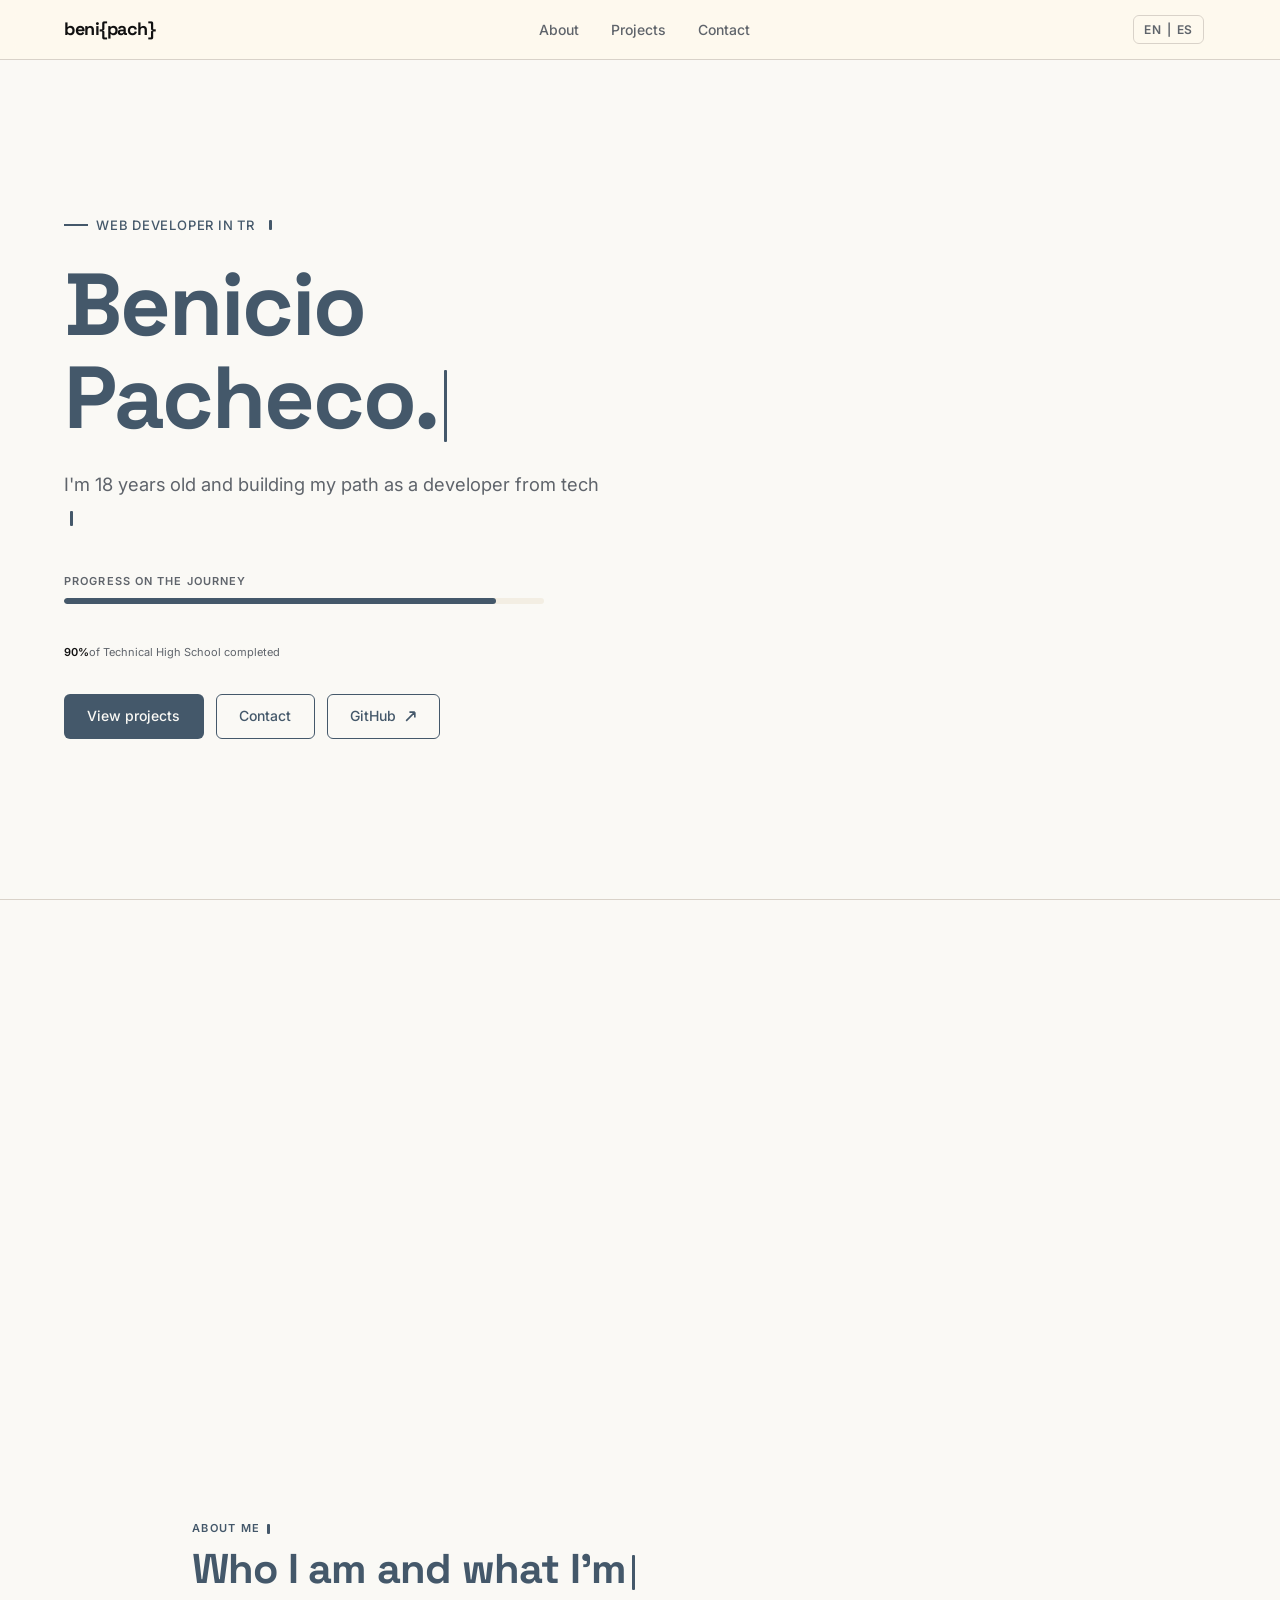
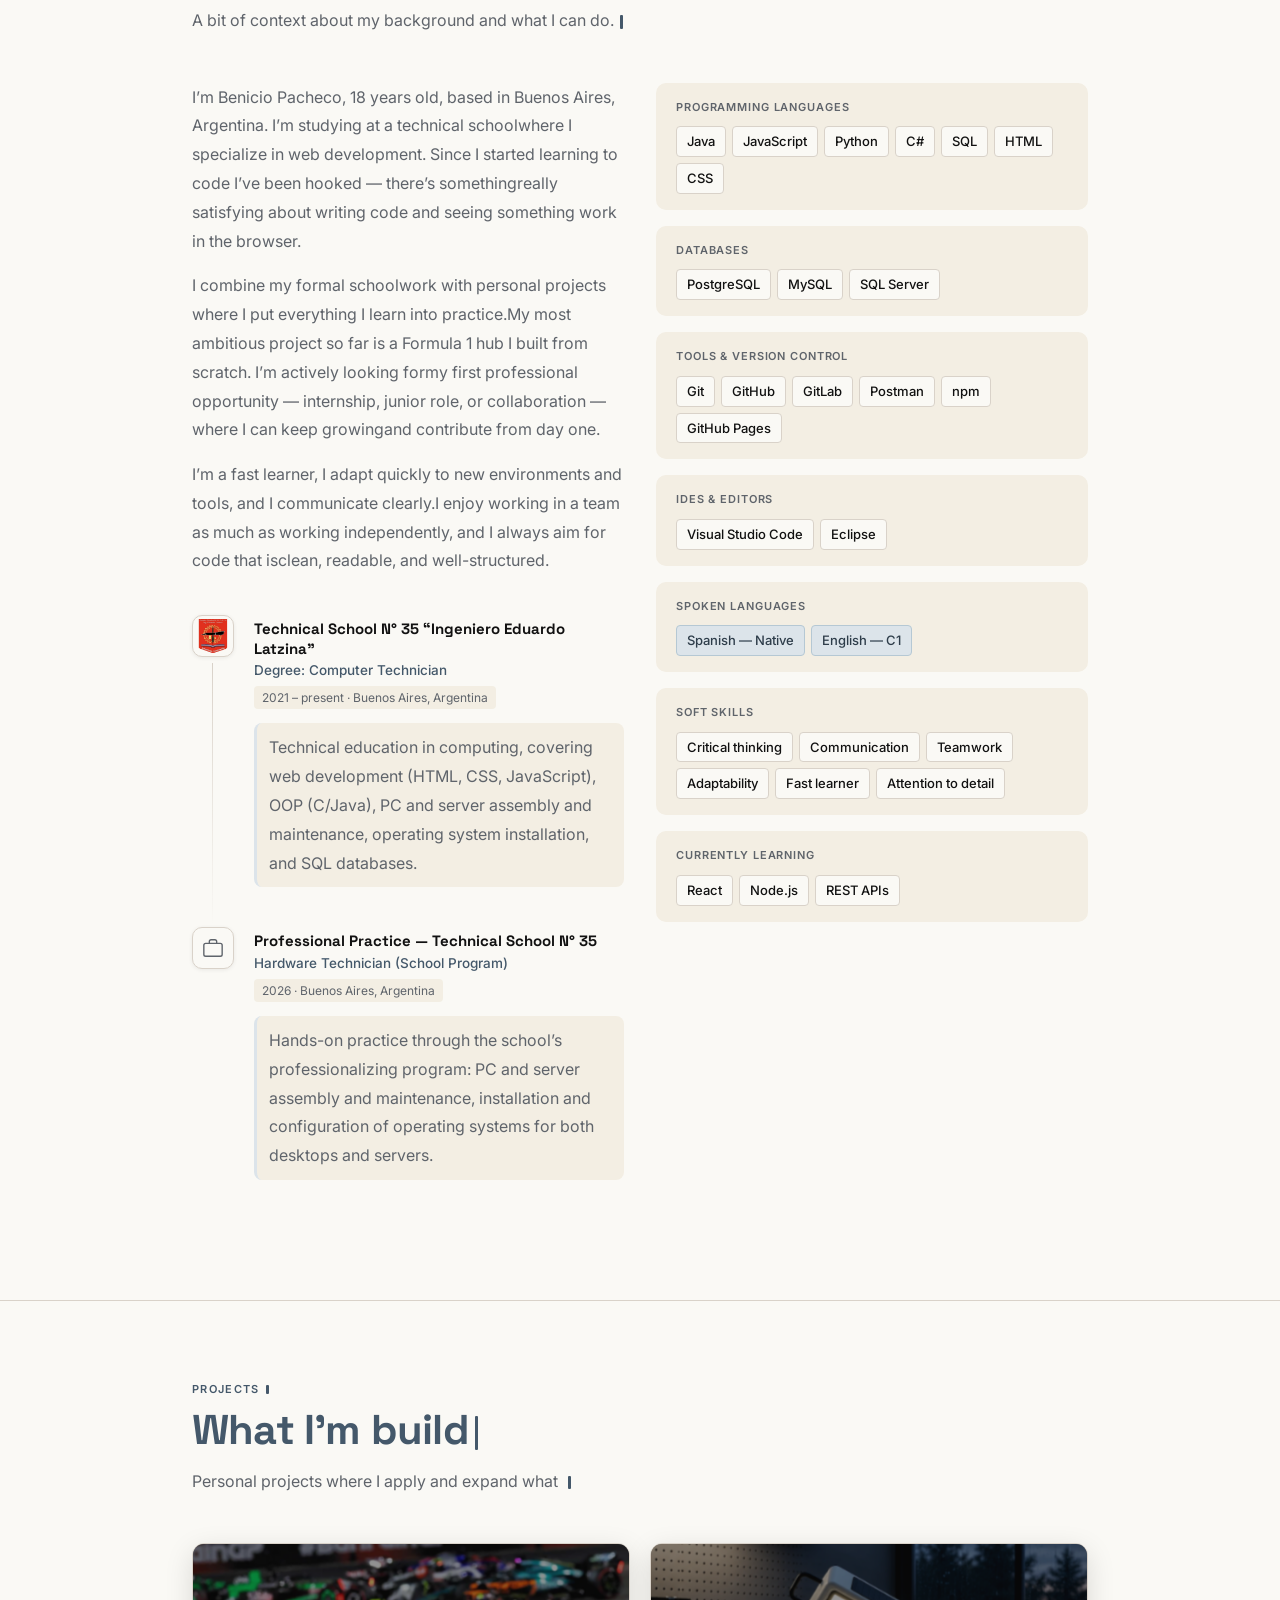
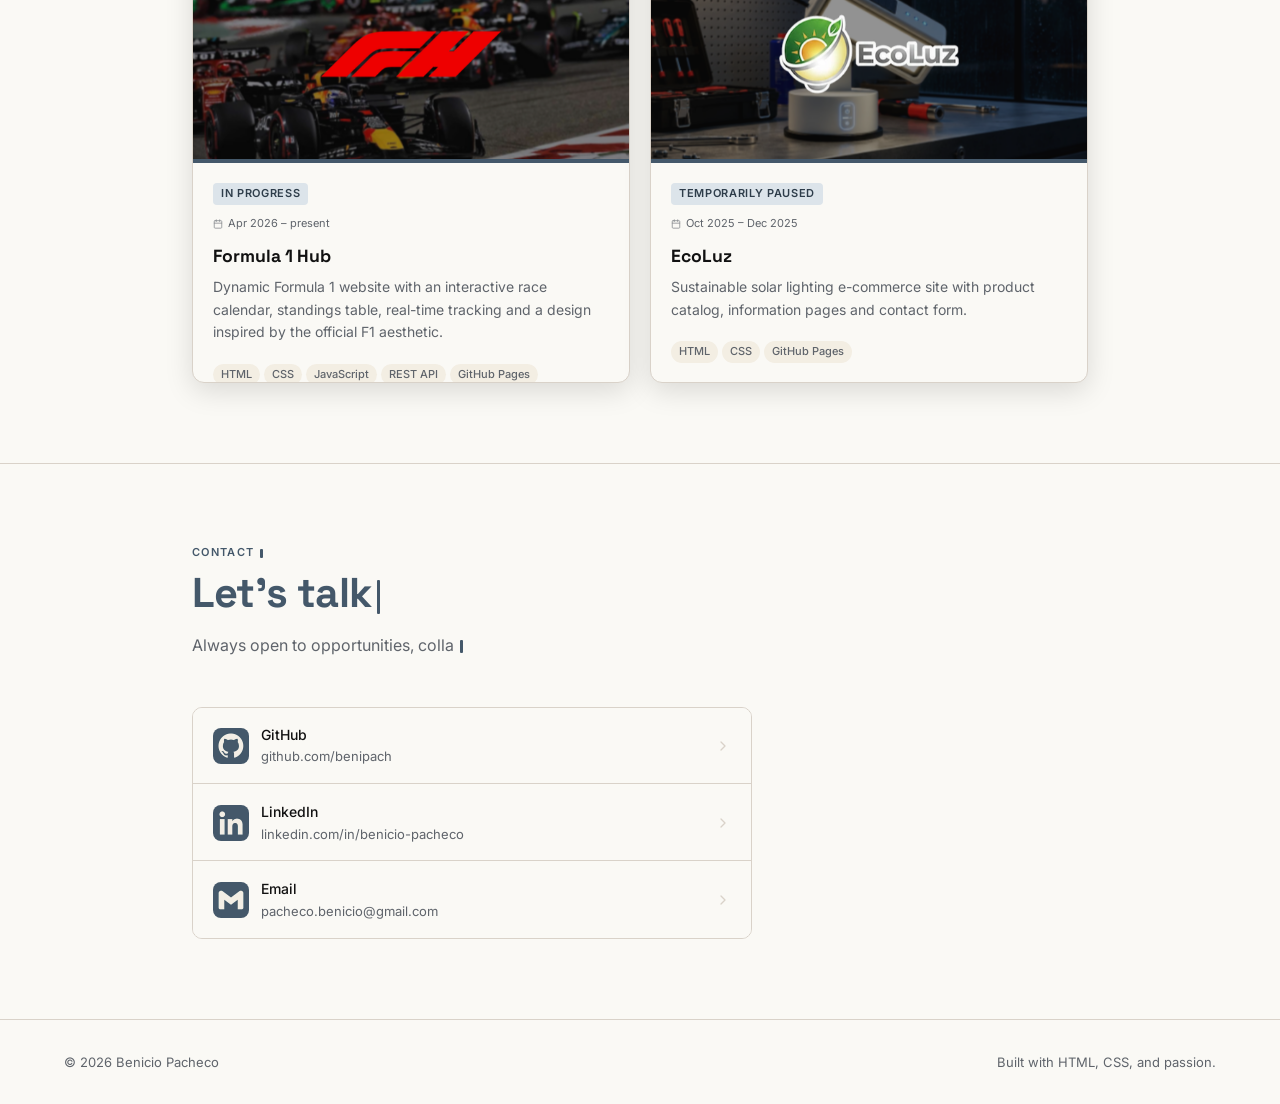
==== commit 54e1d6b2: "fix: correct personal details" ====
--- a/pages/en/index.html
+++ b/pages/en/index.html
@@ -74,22 +74,9 @@
 
     <div class="about-grid">
       <div class="about-text reveal">
-        <p>
-          I’m Benicio Pacheco, 18 years old, based in Buenos Aires, Argentina. I’m studying at a technical school
-          where I specialize in web development. Since I started learning to code I’ve been hooked — there’s something
-          really satisfying about writing code and seeing something work in the browser.
-        </p>
-        <p>
-          I combine my formal schoolwork with personal projects where I put everything I learn into practice.
-          My most ambitious project so far is a Formula 1 hub I built from scratch. I’m actively looking for
-          my first professional opportunity — internship, junior role, or collaboration — where I can keep growing
-          and contribute from day one.
-        </p>
-        <p>
-          I’m a fast learner, I adapt quickly to new environments and tools, and I communicate clearly.
-          I enjoy working in a team as much as working independently, and I always aim for code that is
-          clean, readable, and well-structured.
-        </p>
+        <p>I’m Benicio Pacheco, 18 years old, based in Buenos Aires, Argentina. I’m studying at a technical schoolwhere I specialize in web development. Since I started learning to code I’ve been hooked — there’s somethingreally satisfying about writing code and seeing something work in the browser.</p>
+        <p>I combine my formal schoolwork with personal projects where I put everything I learn into practice.My most ambitious project so far is a Formula 1 hub I built from scratch. I’m actively looking formy first professional opportunity — internship, junior role, or collaboration — where I can keep growingand contribute from day one.</p>
+        <p>I’m a fast learner, I adapt quickly to new environments and tools, and I communicate clearly.I enjoy working in a team as much as working independently, and I always aim for code that isclean, readable, and well-structured.</p>
 
         <div class="timeline">
 
@@ -114,7 +101,7 @@
             <div class="timeline-content">
               <h3>Professional Practice — Technical School N° 35</h3>
               <h4>Hardware Technician (School Program)</h4>
-              <span class="timeline-date">2023 – 2026 · Buenos Aires, Argentina</span>
+              <span class="timeline-date">2026 · Buenos Aires, Argentina</span>
               <p class="timeline-desc">Hands-on practice through the school’s professionalizing program: PC and server assembly and maintenance, installation and configuration of operating systems for both desktops and servers.</p>
             </div>
           </div>
@@ -245,7 +232,7 @@
         </div>
         <div class="project-body">
           <span class="project-badge">Temporarily paused</span>
-          <span class="project-date">Nov 2025 – Dec 2025</span>
+          <span class="project-date">Oct 2025 – Dec 2025</span>
           <h3 class="project-title">EcoLuz</h3>
           <p class="project-desc">Sustainable solar lighting e-commerce site with product catalog, information pages and contact form.</p>
           <div class="project-tech">
--- a/css/styles.css
+++ b/css/styles.css
@@ -99,7 +99,6 @@
 
 nav ul a:hover { color: var(--black); }
 
-/* LANG SWITCHER */
 .lang-switcher {
   display: flex;
   align-items: center;
@@ -114,18 +113,24 @@
   font-weight: 600;
   letter-spacing: 0.06em;
   color: var(--gray-600);
+  text-decoration: none; /* NUEVO */
   transition: border-color 0.2s, background 0.2s;
   margin-right: 0.75rem;
+}
+
+.lang-switcher:visited {
+  color: var(--gray-600);
 }
 
 .lang-switcher:hover {
   border-color: var(--red);
   background: var(--red-light);
-}
-
-.lang-opt { transition: color 0.2s; }
-.lang-opt.active { color: var(--red); }
-.lang-divider { color: var(--gray-300); user-select: none; }
+  text-decoration: none;
+}
+
+.lang-switcher:hover .lang-opt {
+  color: var(--red);
+}
 
 /* HERO */
 .hero-scroll-container {
@@ -313,8 +318,18 @@
     align-items: start;
 }
 
+#sobre-mi .about-grid {
+    display: grid;
+    grid-template-columns: 1fr 1fr;
+    gap: 2rem;
+    align-items: start;
+}
+
+
 @media (max-width: 680px) {
     #about .about-grid { grid-template-columns: 1fr; }
+    #sobre-mi .about-grid { grid-template-columns: 1fr; }
+
 }
 
 .about-text p {
@@ -467,6 +482,13 @@
     grid-template-columns: repeat(2, 1fr);
     gap: 1.25rem;
 }
+
+#proyectos .projects-grid {
+    display: grid;
+    grid-template-columns: repeat(2, 1fr);
+    gap: 1.25rem;
+}
+
 
 .project-card {
     border: 1px solid var(--gray-300);
@@ -921,6 +943,11 @@
         grid-template-columns: 1fr;
         gap: 2.5rem;
     }
+    
+    #sobre-mi .about-grid {
+        grid-template-columns: 1fr;
+        gap: 2.5rem;
+    }
 
     .skills-grid {
         display: grid;
@@ -949,6 +976,10 @@
         grid-template-columns: 1fr;
     }
 
+    #proyectos .projects-grid {
+        grid-template-columns: 1fr;
+    }
+
     .project-card {
         height: auto;
         min-height: unset;
